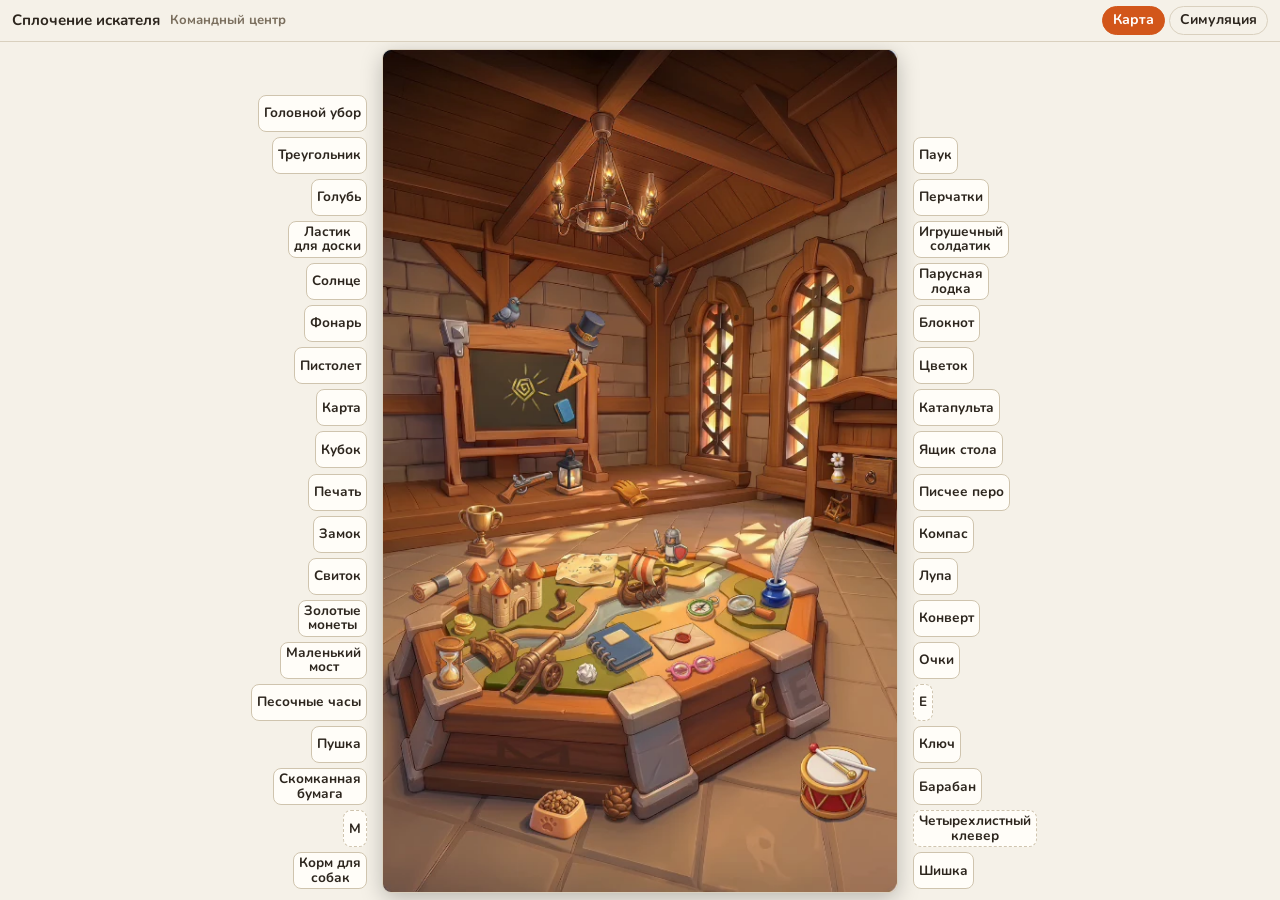
==== finder/index.html @ 10ed9a53 "Сплочение искателя: интерактивная карта и симулятор (комната «Командный центр») Новая папка finder/ " ====
<!doctype html>
<html lang="ru">
<head>
<meta charset="utf-8">
<meta name="viewport" content="width=device-width,initial-scale=1,viewport-fit=cover">
<meta name="color-scheme" content="light dark">
<title>Сплочение искателя — карта</title>
<link rel="icon" href="data:,">
<link rel="stylesheet" href="css/app.css">
</head>
<body>
<header class="top">
  <h1>Сплочение искателя</h1>
  <select id="roomSel" aria-label="Комната" hidden></select>
  <span id="roomTitle" class="room-title"></span>
  <nav class="tabs">
    <button class="tab on" data-tab="map">Карта</button>
    <button class="tab" data-tab="sim">Симуляция</button>
  </nav>
</header>
<main id="map" aria-label="Карта предметов"></main>
<section id="sim" aria-label="Симуляция" hidden></section>
<p id="status" class="status">Загрузка…</p>
<script src="js/layout.js"></script>
<script src="js/map.js"></script>
<script src="js/sim.js"></script>
</body>
</html>
---- finder/css/app.css ----
/* Fonts: in the published repo the guides ship Nunito next to this folder (../guides/fonts). Missing locally -> system font. */
@font-face { font-family: Nunito; font-weight: 700; font-display: swap;
  src: url(../../guides/fonts/nunito-cyrillic-700.woff2) format('woff2'); unicode-range: U+0301, U+0400-045F, U+0490-0491, U+04B0-04B1, U+2116; }
@font-face { font-family: Nunito; font-weight: 700; font-display: swap;
  src: url(../../guides/fonts/nunito-latin-700.woff2) format('woff2'); unicode-range: U+0000-00FF, U+0131, U+0152-0153, U+02BB-02BC, U+02C6, U+02DA, U+02DC, U+2000-206F, U+2074, U+20AC, U+2122, U+2191, U+2193, U+2212, U+2215, U+FEFF, U+FFFD; }

:root {
  --bg: #f5f1e8; --fg: #2d261e; --muted: #7a6e5d; --card: #fffdf8; --line: #d9d0be;
  --accent: #d2561a; --accent-soft: rgba(210, 86, 26, .16);
  --lbl-bg: #fffdf8; --lbl-fg: #2d261e; --lbl-line: #cfc4ae;
  --lead: #3b3125; --lead-halo: rgba(255, 253, 248, .85);
}
@media (prefers-color-scheme: dark) {
  :root {
    --bg: #1b1713; --fg: #ece5d8; --muted: #a89c88; --card: #262019; --line: #433b30;
    --accent: #ff944f; --accent-soft: rgba(255, 148, 79, .2);
    --lbl-bg: #2c251d; --lbl-fg: #efe8da; --lbl-line: #4d4436;
    --lead: #e9e0cf; --lead-halo: rgba(27, 23, 19, .85);
  }
}
* { box-sizing: border-box; }
html, body { margin: 0; height: 100%; }
body { background: var(--bg); color: var(--fg); font: 14px/1.35 Nunito, system-ui, -apple-system, 'Segoe UI', sans-serif;
  display: flex; flex-direction: column; -webkit-text-size-adjust: 100%; }

.top { display: flex; align-items: center; gap: 10px; padding: 6px 12px; padding-top: max(6px, env(safe-area-inset-top));
  border-bottom: 1px solid var(--line); flex: none; min-height: 40px; }
.top h1 { font-size: 15px; margin: 0; white-space: nowrap; }
.room-title { color: var(--muted); font-size: 13px; white-space: nowrap; overflow: hidden; text-overflow: ellipsis; }
#roomSel { font: inherit; padding: 2px 6px; background: var(--card); color: var(--fg); border: 1px solid var(--line); border-radius: 6px; }
.tabs { margin-left: auto; display: flex; gap: 4px; }
.tab { font: inherit; font-weight: 700; padding: 4px 10px; border: 1px solid var(--line); background: transparent; color: var(--fg);
  border-radius: 999px; cursor: pointer; }
.tab.on { background: var(--accent); border-color: var(--accent); color: #fff; }
.tab:disabled { opacity: .45; cursor: default; }

#map { -webkit-tap-highlight-color: transparent; -webkit-touch-callout: none; position: relative; flex: 1 1 auto; min-height: 0; overflow: hidden; touch-action: none; user-select: none; -webkit-user-select: none; }
#world { position: absolute; left: 0; top: 0; transform-origin: 0 0; will-change: transform; }
#zoomReset { position: absolute; right: 8px; bottom: 22px; z-index: 10; font: 700 12px Nunito, system-ui, sans-serif; padding: 5px 10px; border-radius: 999px;
  border: 1px solid var(--line); background: var(--card); color: var(--fg); box-shadow: 0 2px 8px rgba(0, 0, 0, .3); cursor: pointer; }
#zoomReset[hidden] { display: none; }
.status { position: fixed; left: 0; right: 0; bottom: 0; margin: 0; padding: 2px 8px; font-size: 11px; color: var(--muted); text-align: center; pointer-events: none; }

#scene { position: absolute; border-radius: 8px; overflow: hidden; box-shadow: 0 0 0 1px var(--line), 0 6px 22px rgba(0, 0, 0, .25); -webkit-tap-highlight-color: transparent; outline: none; user-select: none; -webkit-user-select: none; }
#scene img.base { -webkit-user-drag: none; user-select: none; display: block; width: 100%; height: 100%; pointer-events: none; }
#scene .dim { position: absolute; inset: 0; background: rgba(8, 5, 2, .45); opacity: 0; transition: opacity .18s; pointer-events: none; }
#map.has-sel #scene .dim { opacity: 1; }
#map img.hl { position: absolute; display: none; pointer-events: none; z-index: 3;
  filter: drop-shadow(0 0 2px #fff) drop-shadow(0 0 5px var(--accent)); animation: glow 1.1s ease-in-out infinite alternate; }
#map.has-sel img.hl { display: block; }
@keyframes glow { from { filter: drop-shadow(0 0 1px #fff) drop-shadow(0 0 3px var(--accent)); } to { filter: drop-shadow(0 0 3px #fff) drop-shadow(0 0 9px var(--accent)); } }

#lines { position: absolute; left: 0; top: 0; pointer-events: none; overflow: visible; z-index: 1; }
#lines .halo { stroke: var(--lead-halo); stroke-width: 2.6; fill: none; }
#lines .core { stroke: var(--lead); stroke-width: 1; fill: none; }
#lines .dot { fill: var(--lead); stroke: var(--lead-halo); stroke-width: 1; }
#map.has-sel #lines g { opacity: .22; transition: opacity .15s; }
#map.has-sel #lines g.sel { opacity: 1; }
#lines g.sel .core { stroke: var(--accent); stroke-width: 2; }
#lines g.sel .halo { stroke-width: 4.5; }
#lines g.sel .dot { fill: var(--accent); }
#lines .ring { fill: none; stroke: var(--accent); stroke-width: 2; transform-box: fill-box; transform-origin: center; animation: ring 1.1s ease-out infinite; }
@keyframes ring { from { transform: scale(.55); opacity: 1; } to { transform: scale(1.25); opacity: 0; } }

.lbl { position: absolute; z-index: 2; margin: 0; padding: 2px 5px; font: 700 13px/14px Nunito, system-ui, sans-serif; color: var(--lbl-fg);
  background: var(--lbl-bg); border: 1px solid var(--lbl-line); border-radius: 8px; text-align: center; cursor: pointer;
  display: flex; align-items: center; justify-content: center; white-space: nowrap; -webkit-tap-highlight-color: transparent; }
.lbl.eng { border-style: dashed; }
#map.has-sel .lbl:not(.sel) { opacity: .55; }
.lbl.sel { background: var(--accent); border-color: var(--accent); color: #fff; opacity: 1; transform: scale(1.06); box-shadow: 0 2px 10px rgba(0, 0, 0, .35); z-index: 4; }
.lbl:focus-visible { outline: 2px solid var(--accent); outline-offset: 1px; }

@media (prefers-reduced-motion: reduce) { img.hl, #lines .ring { animation: none; } }

/* ------------------------------------------------------------------ simulator */
[hidden] { display: none !important; }
#sim { flex: 1 1 auto; min-height: 0; display: flex; flex-direction: column; align-items: center; overflow: hidden; user-select: none; -webkit-user-select: none; -webkit-tap-highlight-color: transparent; }
.sim-top { width: 100%; max-width: 640px; display: flex; align-items: center; gap: 8px; padding: 6px 12px; min-height: 42px; flex: none; }
.sim-back { font: inherit; font-weight: 700; padding: 4px 10px; border: 1px solid var(--line); background: var(--card); color: var(--fg); border-radius: 999px; cursor: pointer; }
.sim-attempt { margin: 0 auto; font-weight: 700; color: var(--muted); }
.chip { background: var(--card); border: 1px solid var(--line); border-radius: 999px; padding: 3px 12px; font-weight: 700; white-space: nowrap; }
.chip b { font-variant-numeric: tabular-nums; }
#simCount { margin-left: auto; }
.sim-stage { flex: none; display: flex; justify-content: center; }
#simScene { position: relative; border-radius: 8px; overflow: hidden; box-shadow: 0 0 0 1px var(--line), 0 6px 22px rgba(0, 0, 0, .25); touch-action: none; cursor: crosshair; }
#simScene img.base { display: block; width: 100%; height: 100%; pointer-events: none; -webkit-user-drag: none; }
#simScene .sprites img.sp { position: absolute; pointer-events: none; -webkit-user-drag: none; }
#simScene.blur .base, #simScene.blur .sprites { filter: blur(5px) brightness(.55); }
.sp.found { animation: found .42s ease-out forwards; }
@keyframes found {
  0% { transform: scale(1); filter: brightness(1); }
  30% { transform: scale(1.35) translateY(-4%); filter: brightness(2.2) drop-shadow(0 0 6px #fff); }
  100% { transform: scale(1.5) translateY(-16%); opacity: 0; filter: brightness(2.6); }
}
#simScene .bar { position: absolute; top: 6px; left: 50%; transform: translateX(-50%); width: 64%; display: flex; gap: 2px; z-index: 5; pointer-events: none; }
#simScene .bar i { position: relative; flex: 1; height: calc(var(--s, .6) * 40px); min-height: 18px; background: rgba(0, 0, 0, .55); border-radius: 4px; overflow: hidden; }
#simScene .bar u { position: absolute; left: 0; top: 0; bottom: 0; width: 0; background: #f6b92b; }
#simScene .bar span { position: absolute; inset: 0; display: flex; align-items: center; justify-content: center; font: 700 calc(var(--s, .6) * 22px)/1 Nunito, system-ui, sans-serif; color: #fff; }
#simScene .bar i.on span { color: #3b2600; }
#simScene .fx { position: absolute; inset: 0; pointer-events: none; z-index: 6; }
.fx .pop { position: absolute; transform: translate(-50%, -50%); font: 800 calc(var(--s, .6) * 84px)/1 Nunito, system-ui, sans-serif; color: #fff; text-shadow: 0 2px 6px rgba(0, 0, 0, .7); animation: pop 1s ease-out forwards; }
@keyframes pop { 0% { opacity: 0; transform: translate(-50%, -30%) scale(.7); } 15% { opacity: 1; transform: translate(-50%, -50%) scale(1.05); } 100% { opacity: 0; transform: translate(-50%, -110%) scale(1); } }
.fx .xmark, .heat .xm { position: absolute; transform: translate(-50%, -50%); width: calc(var(--s, .6) * 64px); min-width: 24px; pointer-events: none; }
.fx .xmark { animation: xm .65s ease-out forwards; filter: drop-shadow(0 0 6px #ff2d2d); }
.heat .xm { width: calc(var(--s, .6) * 40px); min-width: 16px; opacity: .9; }
.xmark svg, .xm svg { display: block; width: 100%; fill: none; stroke: #e8332a; stroke-width: 3.4; stroke-linecap: round; }
@keyframes xm { 0% { opacity: 0; transform: translate(-50%, -50%) scale(.6); } 20% { opacity: 1; transform: translate(-50%, -50%) scale(1.1); } 100% { opacity: 0; transform: translate(-50%, -50%) scale(1); } }
#simScene .cd { position: absolute; inset: 0; display: flex; flex-direction: column; align-items: center; justify-content: center; gap: 8px; z-index: 7; color: #fff; text-align: center; }
#simScene .cd div { font: 700 20px/1 Nunito, system-ui, sans-serif; padding: 10px 28px; border-radius: 999px; background: rgba(40, 110, 220, .75); box-shadow: 0 0 22px rgba(70, 150, 255, .7); }
#simScene .cd b { font: 800 56px/1 Nunito, system-ui, sans-serif; text-shadow: 0 3px 8px rgba(0, 0, 0, .6); }
#simScene .heat { position: absolute; inset: 0; z-index: 6; pointer-events: none; background: rgba(8, 5, 2, .35); }
.heat .dot { position: absolute; transform: translate(-50%, -50%); width: calc(var(--s, .6) * 46px); height: calc(var(--s, .6) * 46px); min-width: 22px; min-height: 22px; border-radius: 50%;
  background: var(--c); border: 2px solid rgba(255, 255, 255, .9); display: flex; align-items: center; justify-content: center; box-shadow: 0 1px 4px rgba(0, 0, 0, .5); }
.heat .dot.nf { background: #666; }
.heat .dot span { font: 800 clamp(9px, calc(var(--s, .6) * 22px), 14px)/1 Nunito, system-ui, sans-serif; color: #fff; text-shadow: 0 1px 2px rgba(0, 0, 0, .8); font-variant-numeric: tabular-nums; }

.sim-bottom { flex: none; position: relative; max-width: 100%; padding: 0 6px; }
.sim-bottom .list { position: relative; width: 100%; height: 100%; }
.list .item { position: absolute; left: calc(var(--c, 2) * 33.333% + 3px); top: calc(var(--r, 1) * 50% + 3px); width: calc(33.333% - 6px); height: calc(50% - 6px);
  display: flex; align-items: center; justify-content: center; text-align: center; padding: 0 6px; font-weight: 700; font-size: 15px; line-height: 1.1;
  background: var(--lbl-bg); color: var(--lbl-fg); border: 1px solid var(--lbl-line); border-radius: 14px; box-shadow: 0 2px 0 rgba(0, 0, 0, .25);
  transition: left .22s ease, top .22s ease, opacity .2s, transform .2s; overflow: hidden; }
.list .item.long { font-size: 12.5px; }
.list .item.out { opacity: 0; transform: scale(.85); }
.sim-bottom .panel { height: 100%; overflow: auto; padding: 4px 6px; }
.panel .hint { color: var(--muted); font-size: 13px; margin: 4px 0 8px; }
.panel h2 { font-size: 17px; margin: 2px 0 6px; }
.panel table { width: 100%; border-collapse: collapse; font-size: 15px; }
.panel td { padding: 3px 0; border-bottom: 1px solid var(--line); }
.panel td:last-child { text-align: right; font-weight: 700; font-variant-numeric: tabular-nums; }
.panel tr.tot td { font-size: 17px; border-bottom: 0; color: var(--accent); }
.panel .opt { display: block; font-size: 13px; margin: 6px 0; }
.panel .btns { display: flex; gap: 6px; flex-wrap: nowrap; margin-top: 8px; }
.panel button { flex: 1 1 0; min-width: 0; max-width: 220px; white-space: nowrap; overflow: hidden; text-overflow: ellipsis; font: inherit; font-size: 13.5px; font-weight: 700; padding: 9px 6px; border-radius: 12px; border: 1px solid var(--line); background: var(--card); color: var(--fg); cursor: pointer; }
.panel button.primary { background: var(--accent); border-color: var(--accent); color: #fff; }
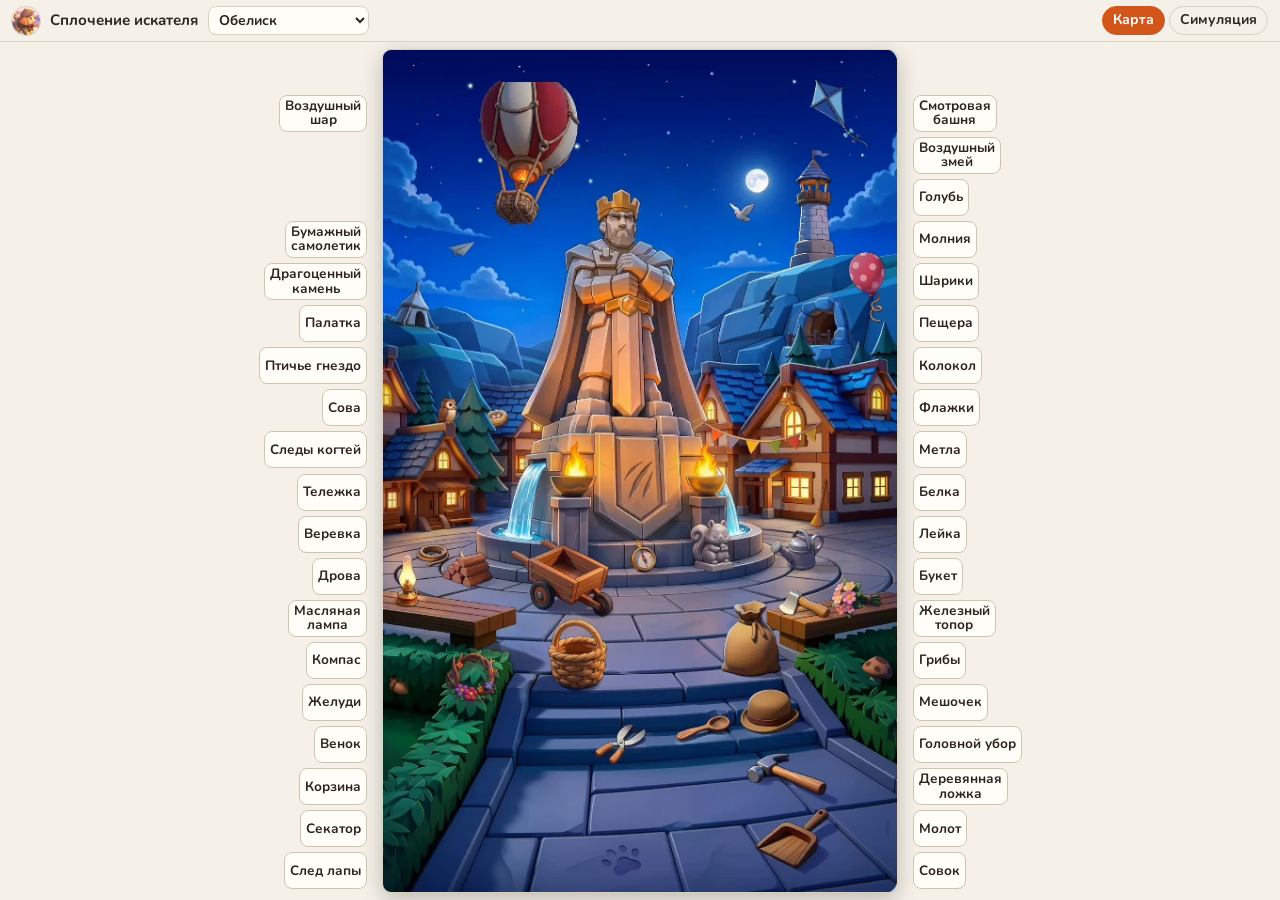
==== commit 1e1eed94: "finder: картинка для мессенджеров, миниатюра в шапке и значок сайта og.jpg (1200x630) и мета-теги Op" ====
--- a/finder/index.html
+++ b/finder/index.html
@@ -5,11 +5,30 @@
 <meta name="viewport" content="width=device-width,initial-scale=1,viewport-fit=cover">
 <meta name="color-scheme" content="light dark">
 <title>Сплочение искателя — карта</title>
-<link rel="icon" href="data:,">
+<meta name="description" content="Карта предметов и тренажёр для мини-игры «Сплочение искателя»: где что лежит и как найти всё быстрее.">
+<link rel="icon" href="favicon.svg" type="image/svg+xml">
+<link rel="icon" href="favicon-32.png" sizes="32x32" type="image/png">
+<link rel="apple-touch-icon" href="apple-touch-icon.png">
+<meta property="og:type" content="website">
+<meta property="og:locale" content="ru_RU">
+<meta property="og:site_name" content="Сплочение искателя">
+<meta property="og:title" content="Сплочение искателя: карта и тренажёр">
+<meta property="og:description" content="Где какой предмет в комнате, подписи вокруг кадра и симулятор мини-игры на скорость.">
+<meta property="og:url" content="https://darth2111.github.io/ks15/finder/">
+<meta property="og:image" content="https://darth2111.github.io/ks15/finder/og.jpg">
+<meta property="og:image:type" content="image/jpeg">
+<meta property="og:image:width" content="1200">
+<meta property="og:image:height" content="630">
+<meta property="og:image:alt" content="Два щенка-сыщика из мини-игры «Сплочение искателя»">
+<meta name="twitter:card" content="summary_large_image">
+<meta name="twitter:title" content="Сплочение искателя: карта и тренажёр">
+<meta name="twitter:description" content="Где какой предмет в комнате, подписи вокруг кадра и симулятор мини-игры на скорость.">
+<meta name="twitter:image" content="https://darth2111.github.io/ks15/finder/og.jpg">
 <link rel="stylesheet" href="css/app.css">
 </head>
 <body>
 <header class="top">
+  <img class="brand" src="thumb.png" width="28" height="28" alt="" draggable="false">
   <h1>Сплочение искателя</h1>
   <select id="roomSel" aria-label="Комната" hidden></select>
   <span id="roomTitle" class="room-title"></span>
--- a/finder/css/app.css
+++ b/finder/css/app.css
@@ -25,9 +25,11 @@
 
 .top { display: flex; align-items: center; gap: 10px; padding: 6px 12px; padding-top: max(6px, env(safe-area-inset-top));
   border-bottom: 1px solid var(--line); flex: none; min-height: 40px; }
+.top .brand { flex: none; width: 28px; height: 28px; border-radius: 50%; box-shadow: 0 0 0 1px var(--line); }
 .top h1 { font-size: 15px; margin: 0; white-space: nowrap; }
 .room-title { color: var(--muted); font-size: 13px; white-space: nowrap; overflow: hidden; text-overflow: ellipsis; }
-#roomSel { font: inherit; padding: 2px 6px; background: var(--card); color: var(--fg); border: 1px solid var(--line); border-radius: 6px; }
+#roomSel { font: inherit; font-weight: 700; padding: 3px 6px; background: var(--card); color: var(--fg); border: 1px solid var(--line); border-radius: 8px; min-width: 0; max-width: 46vw; text-overflow: ellipsis; }
+@media (max-width: 560px) { .top { gap: 6px; padding: 6px 8px; } .top h1 { display: none; } #roomSel { flex: 1 1 auto; max-width: none; } }
 .tabs { margin-left: auto; display: flex; gap: 4px; }
 .tab { font: inherit; font-weight: 700; padding: 4px 10px; border: 1px solid var(--line); background: transparent; color: var(--fg);
   border-radius: 999px; cursor: pointer; }
@@ -119,9 +121,9 @@
 .list .item { position: absolute; left: calc(var(--c, 2) * 33.333% + 3px); top: calc(var(--r, 1) * 50% + 3px); width: calc(33.333% - 6px); height: calc(50% - 6px);
   display: flex; align-items: center; justify-content: center; text-align: center; padding: 0 6px; font-weight: 700; font-size: 15px; line-height: 1.1;
   background: var(--lbl-bg); color: var(--lbl-fg); border: 1px solid var(--lbl-line); border-radius: 14px; box-shadow: 0 2px 0 rgba(0, 0, 0, .25);
-  transition: left .22s ease, top .22s ease, opacity .2s, transform .2s; overflow: hidden; }
+  overflow: hidden; }
 .list .item.long { font-size: 12.5px; }
-.list .item.out { opacity: 0; transform: scale(.85); }
+.list .item.empty { visibility: hidden; }
 .sim-bottom .panel { height: 100%; overflow: auto; padding: 4px 6px; }
 .panel .hint { color: var(--muted); font-size: 13px; margin: 4px 0 8px; }
 .panel h2 { font-size: 17px; margin: 2px 0 6px; }
